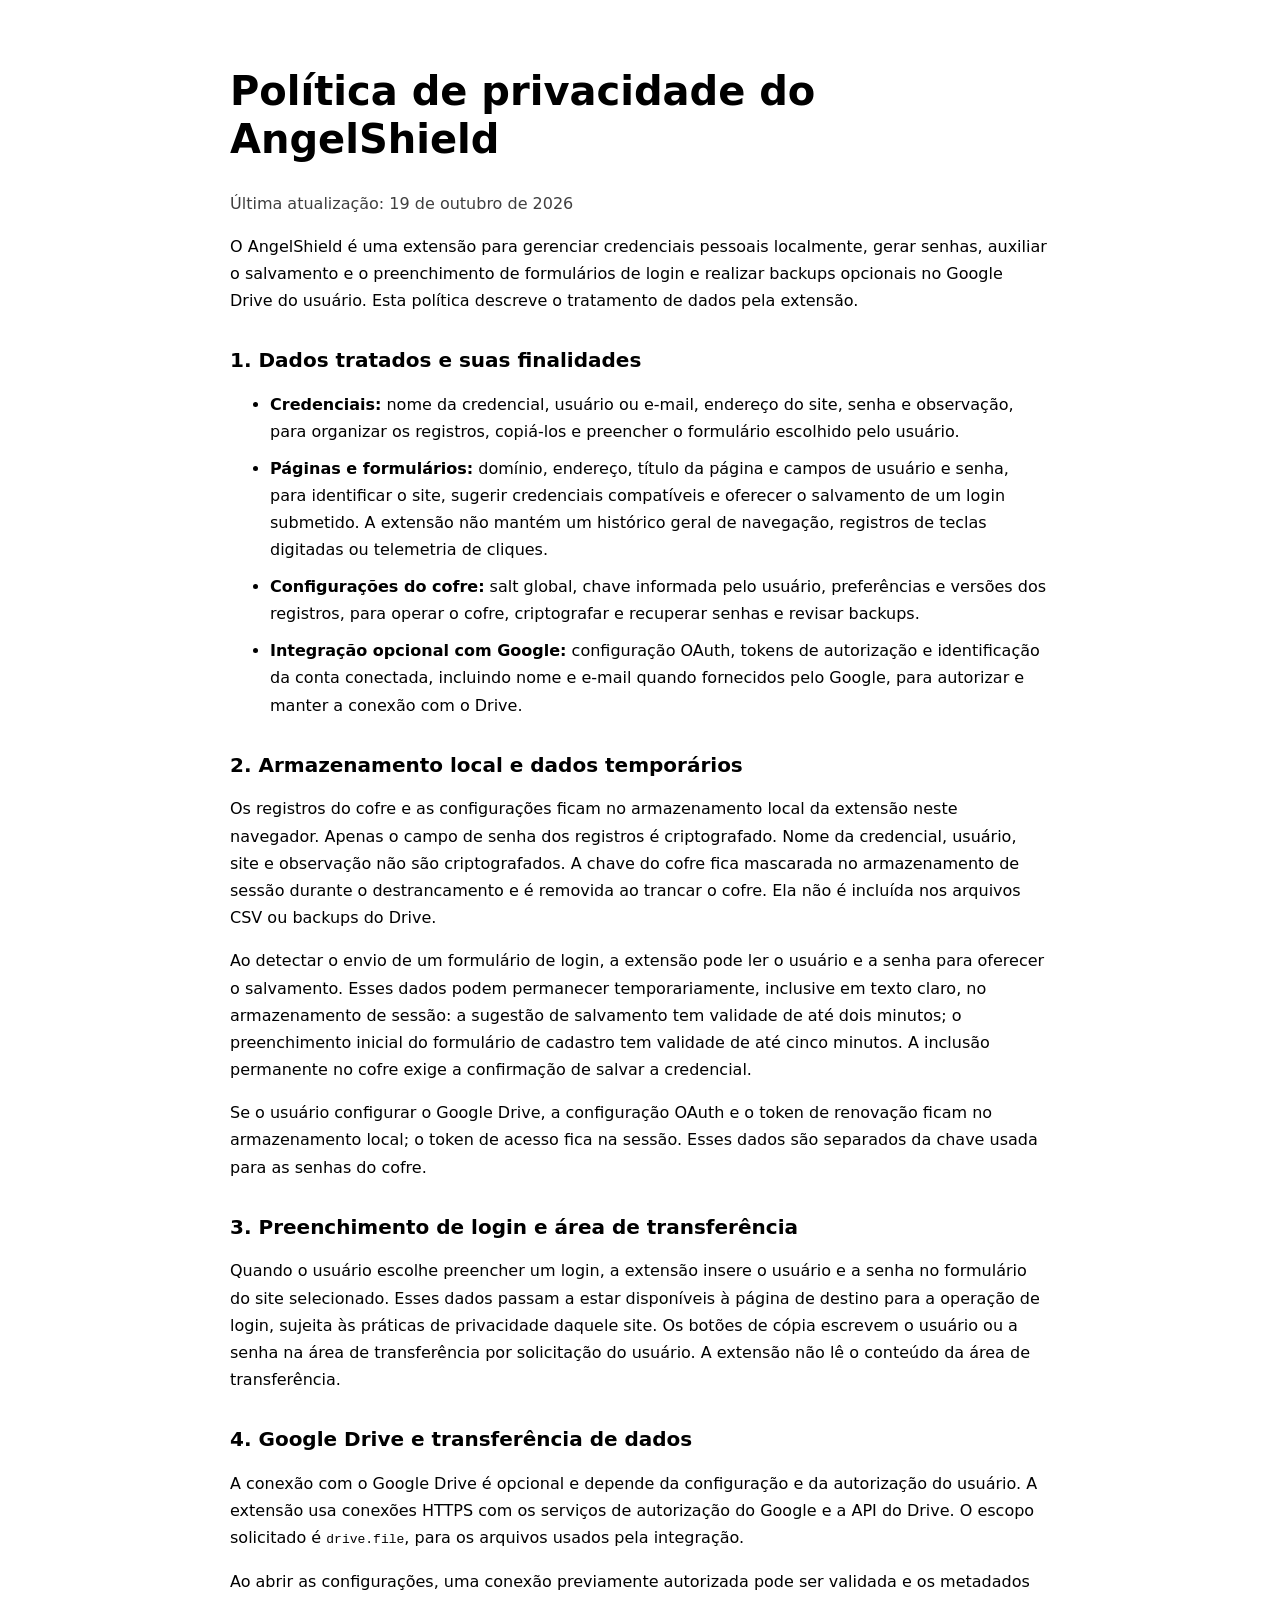
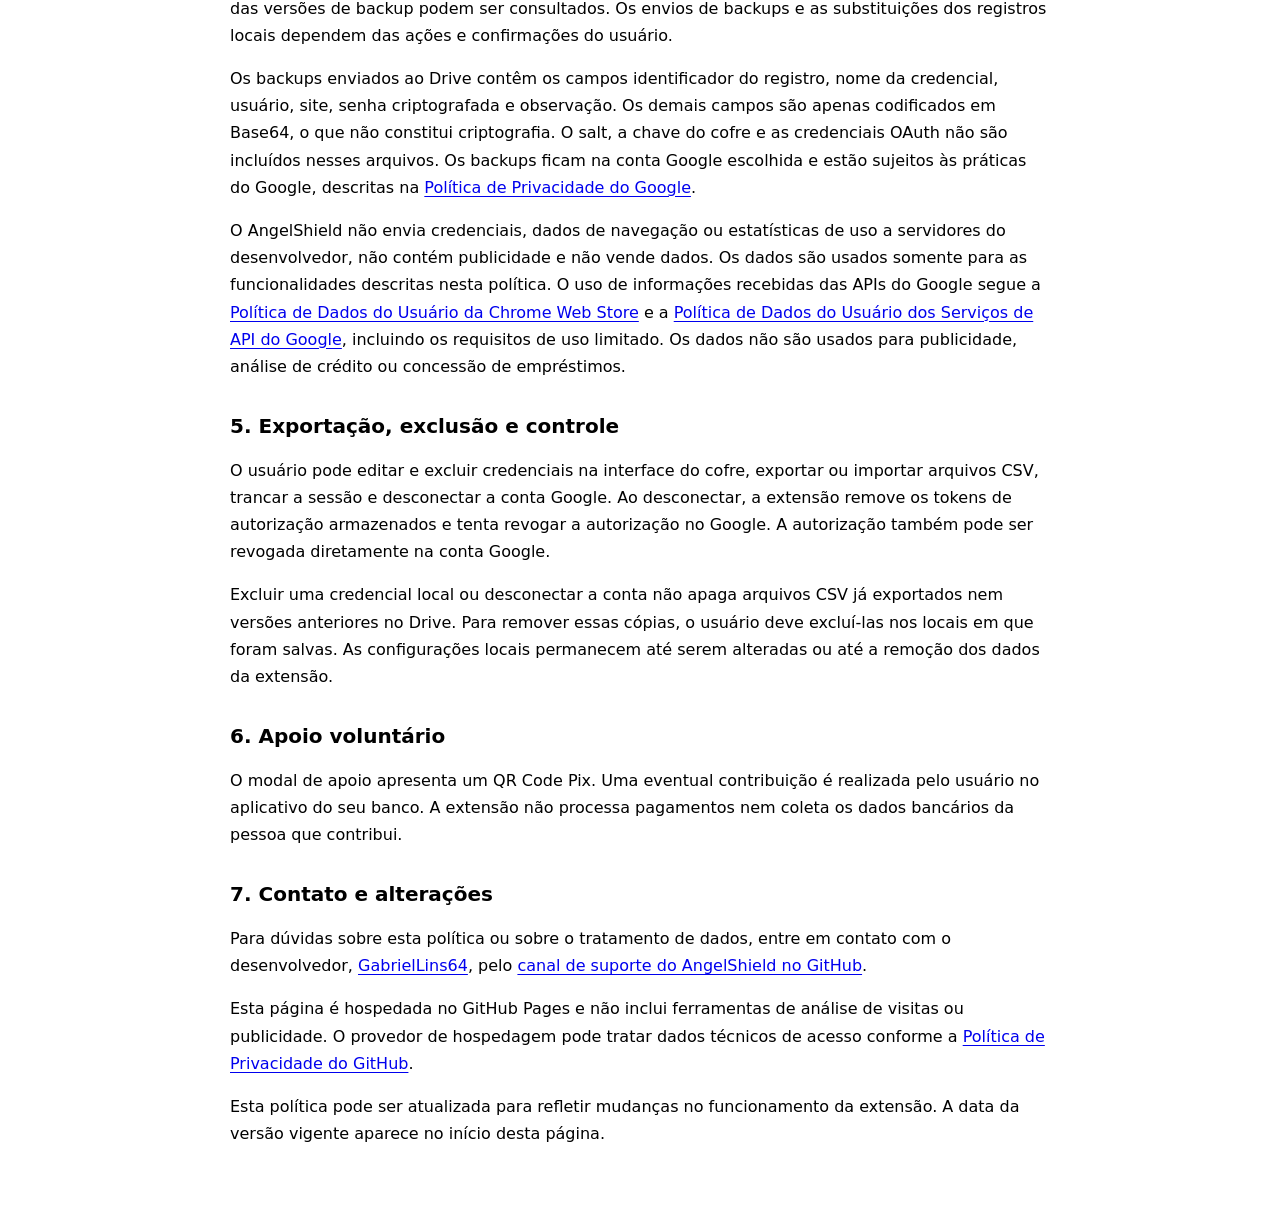
==== index.html @ 8c86be6f "Publish AngelShield privacy policy" ====
<!doctype html>
<html lang="pt-BR">
  <head>
    <meta charset="utf-8">
    <meta name="viewport" content="width=device-width,initial-scale=1">
    <meta name="color-scheme" content="light dark">
    <title>Política de privacidade · AngelShield</title>
    <style>
      :root { font-family: system-ui, sans-serif; line-height: 1.7; color-scheme: light dark; }
      body { max-width: 820px; margin: 0 auto; padding: 40px 24px 64px; }
      h1 { font-size: clamp(1.8rem, 5vw, 2.5rem); line-height: 1.2; }
      h2 { margin-top: 2rem; font-size: 1.25rem; line-height: 1.4; }
      .updated { opacity: .75; }
      a { text-underline-offset: .2em; }
      li { margin-bottom: .6rem; }
    </style>
  </head>
  <body>
    <main>
      <h1>Política de privacidade do AngelShield</h1>
      <p class="updated">Última atualização: <time datetime="2026-10-19">19 de outubro de 2026</time></p>
      <p>O AngelShield é uma extensão para gerenciar credenciais pessoais localmente, gerar senhas, auxiliar o salvamento e o preenchimento de formulários de login e realizar backups opcionais no Google Drive do usuário. Esta política descreve o tratamento de dados pela extensão.</p>

      <h2>1. Dados tratados e suas finalidades</h2>
      <ul>
        <li><strong>Credenciais:</strong> nome da credencial, usuário ou e-mail, endereço do site, senha e observação, para organizar os registros, copiá-los e preencher o formulário escolhido pelo usuário.</li>
        <li><strong>Páginas e formulários:</strong> domínio, endereço, título da página e campos de usuário e senha, para identificar o site, sugerir credenciais compatíveis e oferecer o salvamento de um login submetido. A extensão não mantém um histórico geral de navegação, registros de teclas digitadas ou telemetria de cliques.</li>
        <li><strong>Configurações do cofre:</strong> salt global, chave informada pelo usuário, preferências e versões dos registros, para operar o cofre, criptografar e recuperar senhas e revisar backups.</li>
        <li><strong>Integração opcional com Google:</strong> configuração OAuth, tokens de autorização e identificação da conta conectada, incluindo nome e e-mail quando fornecidos pelo Google, para autorizar e manter a conexão com o Drive.</li>
      </ul>

      <h2>2. Armazenamento local e dados temporários</h2>
      <p>Os registros do cofre e as configurações ficam no armazenamento local da extensão neste navegador. Apenas o campo de senha dos registros é criptografado. Nome da credencial, usuário, site e observação não são criptografados. A chave do cofre fica mascarada no armazenamento de sessão durante o destrancamento e é removida ao trancar o cofre. Ela não é incluída nos arquivos CSV ou backups do Drive.</p>
      <p>Ao detectar o envio de um formulário de login, a extensão pode ler o usuário e a senha para oferecer o salvamento. Esses dados podem permanecer temporariamente, inclusive em texto claro, no armazenamento de sessão: a sugestão de salvamento tem validade de até dois minutos; o preenchimento inicial do formulário de cadastro tem validade de até cinco minutos. A inclusão permanente no cofre exige a confirmação de salvar a credencial.</p>
      <p>Se o usuário configurar o Google Drive, a configuração OAuth e o token de renovação ficam no armazenamento local; o token de acesso fica na sessão. Esses dados são separados da chave usada para as senhas do cofre.</p>

      <h2>3. Preenchimento de login e área de transferência</h2>
      <p>Quando o usuário escolhe preencher um login, a extensão insere o usuário e a senha no formulário do site selecionado. Esses dados passam a estar disponíveis à página de destino para a operação de login, sujeita às práticas de privacidade daquele site. Os botões de cópia escrevem o usuário ou a senha na área de transferência por solicitação do usuário. A extensão não lê o conteúdo da área de transferência.</p>

      <h2>4. Google Drive e transferência de dados</h2>
      <p>A conexão com o Google Drive é opcional e depende da configuração e da autorização do usuário. A extensão usa conexões HTTPS com os serviços de autorização do Google e a API do Drive. O escopo solicitado é <code>drive.file</code>, para os arquivos usados pela integração.</p>
      <p>Ao abrir as configurações, uma conexão previamente autorizada pode ser validada e os metadados das versões de backup podem ser consultados. Os envios de backups e as substituições dos registros locais dependem das ações e confirmações do usuário.</p>
      <p>Os backups enviados ao Drive contêm os campos identificador do registro, nome da credencial, usuário, site, senha criptografada e observação. Os demais campos são apenas codificados em Base64, o que não constitui criptografia. O salt, a chave do cofre e as credenciais OAuth não são incluídos nesses arquivos. Os backups ficam na conta Google escolhida e estão sujeitos às práticas do Google, descritas na <a href="https://policies.google.com/privacy">Política de Privacidade do Google</a>.</p>
      <p>O AngelShield não envia credenciais, dados de navegação ou estatísticas de uso a servidores do desenvolvedor, não contém publicidade e não vende dados. Os dados são usados somente para as funcionalidades descritas nesta política. O uso de informações recebidas das APIs do Google segue a <a href="https://developer.chrome.com/docs/webstore/program-policies/user-data-faq">Política de Dados do Usuário da Chrome Web Store</a> e a <a href="https://developers.google.com/terms/api-services-user-data-policy">Política de Dados do Usuário dos Serviços de API do Google</a>, incluindo os requisitos de uso limitado. Os dados não são usados para publicidade, análise de crédito ou concessão de empréstimos.</p>

      <h2>5. Exportação, exclusão e controle</h2>
      <p>O usuário pode editar e excluir credenciais na interface do cofre, exportar ou importar arquivos CSV, trancar a sessão e desconectar a conta Google. Ao desconectar, a extensão remove os tokens de autorização armazenados e tenta revogar a autorização no Google. A autorização também pode ser revogada diretamente na conta Google.</p>
      <p>Excluir uma credencial local ou desconectar a conta não apaga arquivos CSV já exportados nem versões anteriores no Drive. Para remover essas cópias, o usuário deve excluí-las nos locais em que foram salvas. As configurações locais permanecem até serem alteradas ou até a remoção dos dados da extensão.</p>

      <h2>6. Apoio voluntário</h2>
      <p>O modal de apoio apresenta um QR Code Pix. Uma eventual contribuição é realizada pelo usuário no aplicativo do seu banco. A extensão não processa pagamentos nem coleta os dados bancários da pessoa que contribui.</p>

      <h2>7. Contato e alterações</h2>
      <p>Para dúvidas sobre esta política ou sobre o tratamento de dados, entre em contato com o desenvolvedor, <a href="https://github.com/GabrielLins64">GabrielLins64</a>, pelo <a href="https://github.com/GabrielLins64/angelshield-privacy/issues">canal de suporte do AngelShield no GitHub</a>.</p>
      <p>Esta página é hospedada no GitHub Pages e não inclui ferramentas de análise de visitas ou publicidade. O provedor de hospedagem pode tratar dados técnicos de acesso conforme a <a href="https://docs.github.com/en/site-policy/privacy-policies/github-general-privacy-statement">Política de Privacidade do GitHub</a>.</p>
      <p>Esta política pode ser atualizada para refletir mudanças no funcionamento da extensão. A data da versão vigente aparece no início desta página.</p>
    </main>
  </body>
</html>
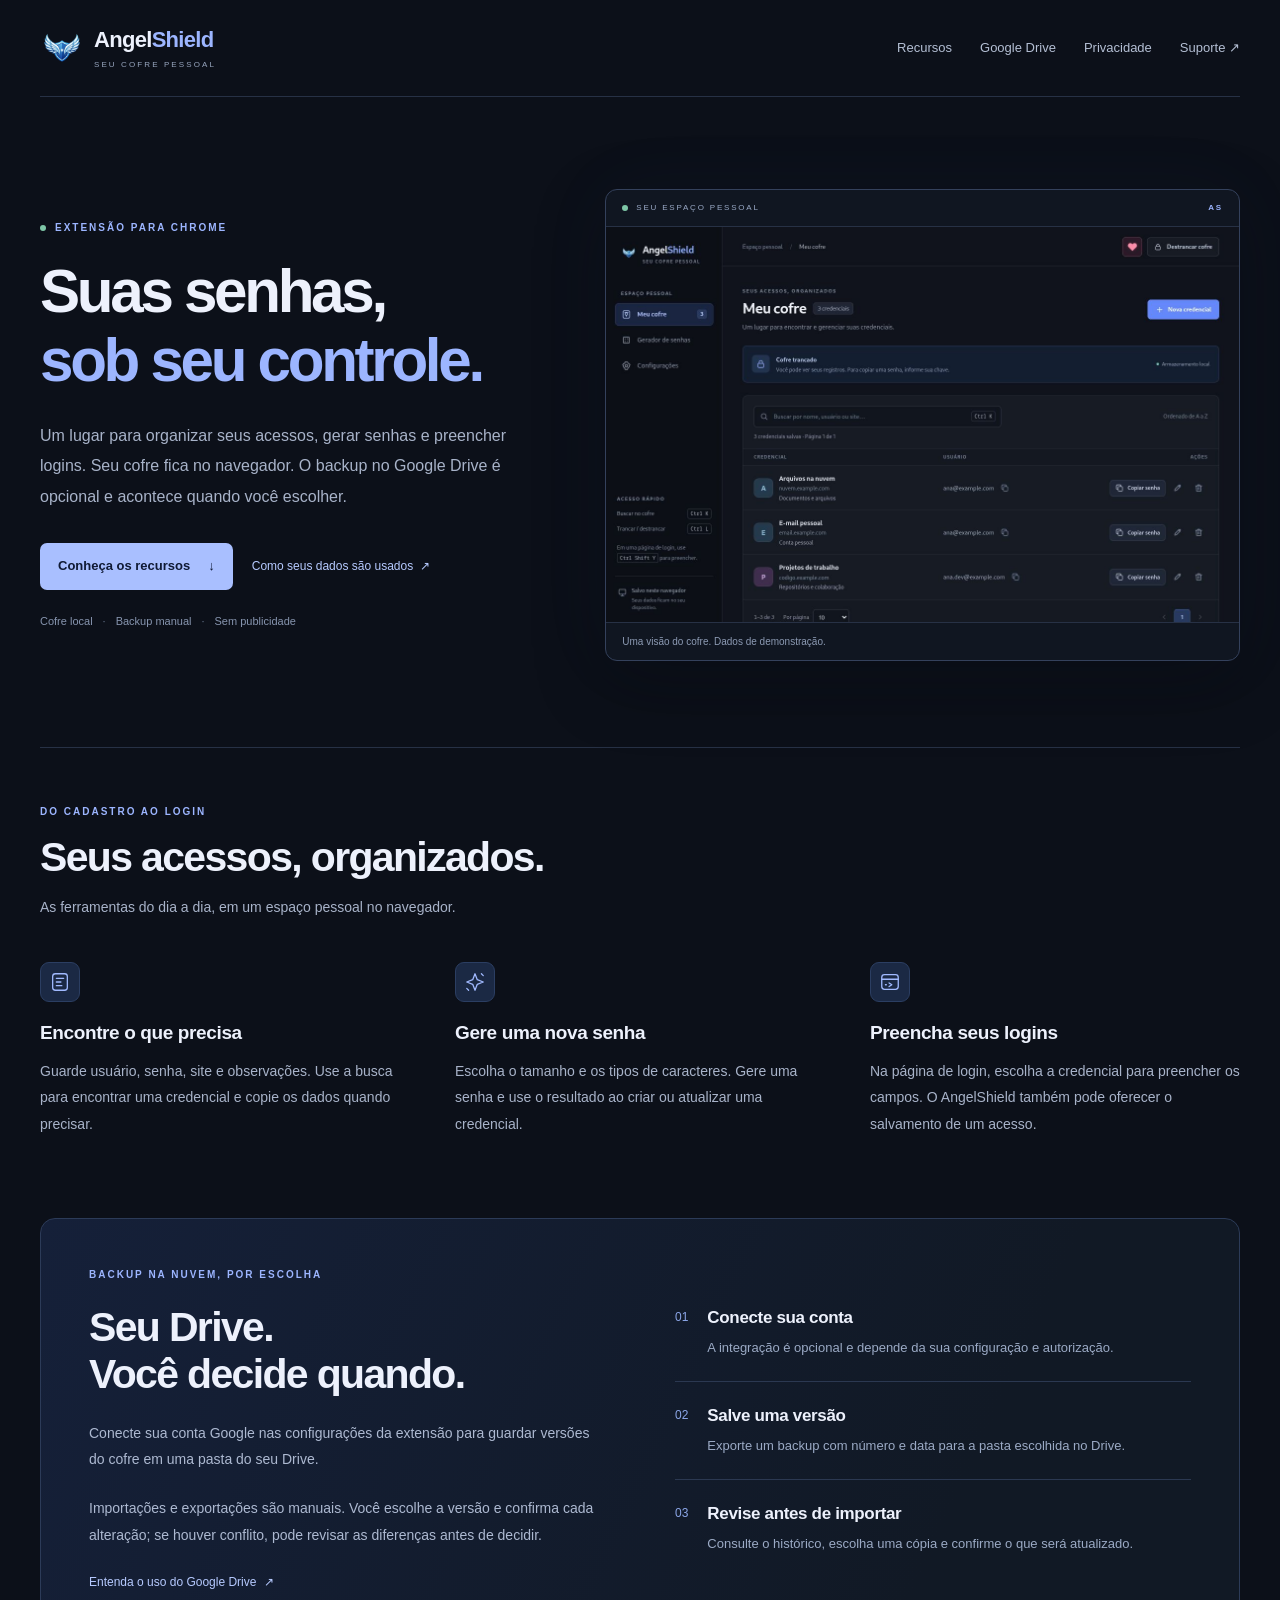
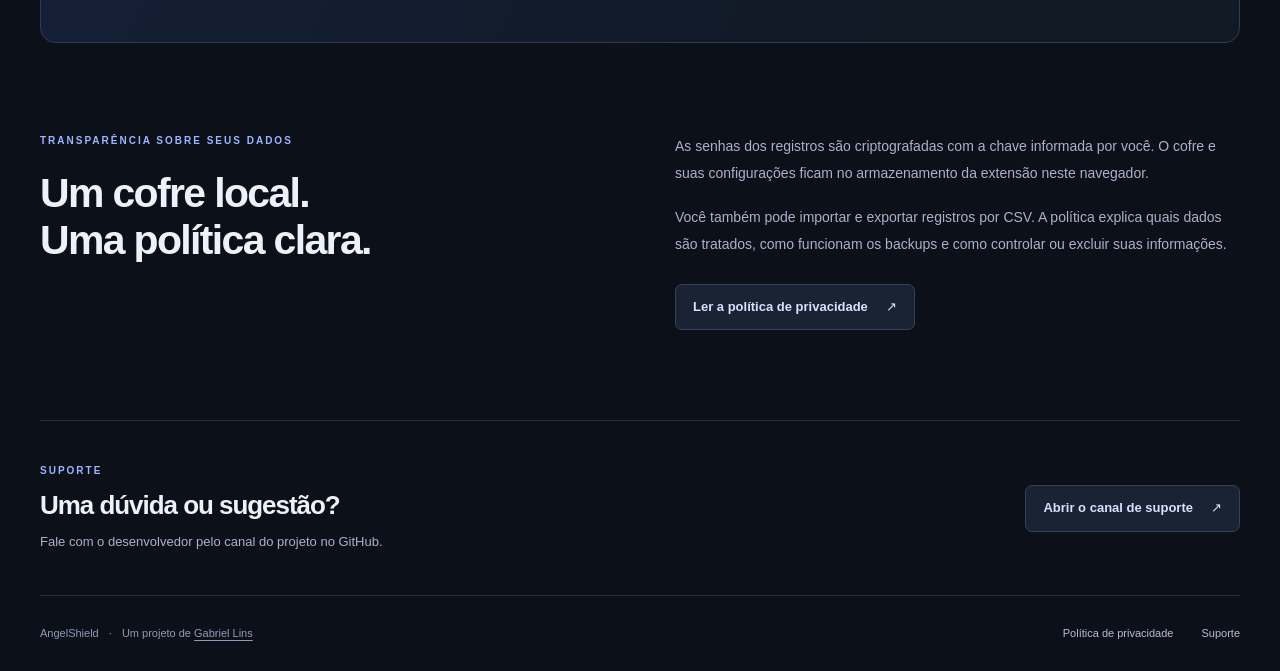
==== commit 633bfe9e: "Publish AngelShield site with a dedicated privacy page" ====
--- a/index.html
+++ b/index.html
@@ -3,57 +3,62 @@
   <head>
     <meta charset="utf-8">
     <meta name="viewport" content="width=device-width,initial-scale=1">
-    <meta name="color-scheme" content="light dark">
-    <title>Política de privacidade · AngelShield</title>
-    <style>
-      :root { font-family: system-ui, sans-serif; line-height: 1.7; color-scheme: light dark; }
-      body { max-width: 820px; margin: 0 auto; padding: 40px 24px 64px; }
-      h1 { font-size: clamp(1.8rem, 5vw, 2.5rem); line-height: 1.2; }
-      h2 { margin-top: 2rem; font-size: 1.25rem; line-height: 1.4; }
-      .updated { opacity: .75; }
-      a { text-underline-offset: .2em; }
-      li { margin-bottom: .6rem; }
-    </style>
+    <meta name="color-scheme" content="dark">
+    <meta name="description" content="AngelShield: seu cofre pessoal no Chrome. Organize credenciais, gere senhas e faça backups manuais no seu Google Drive.">
+    <title>AngelShield · Suas senhas, sob seu controle</title>
+    <link rel="canonical" href="https://gabriellins64.github.io/angelshield-site/">
+    <link rel="icon" type="image/png" href="assets/angelshield.png">
+    <link rel="stylesheet" href="assets/site.css">
   </head>
   <body>
-    <main>
-      <h1>Política de privacidade do AngelShield</h1>
-      <p class="updated">Última atualização: <time datetime="2026-10-19">19 de outubro de 2026</time></p>
-      <p>O AngelShield é uma extensão para gerenciar credenciais pessoais localmente, gerar senhas, auxiliar o salvamento e o preenchimento de formulários de login e realizar backups opcionais no Google Drive do usuário. Esta política descreve o tratamento de dados pela extensão.</p>
+    <a class="skip-link" href="#conteudo">Pular para o conteúdo</a>
+    <header class="site-header">
+      <a class="brand" href="./" aria-label="AngelShield, início"><img src="assets/angelshield.png" width="44" height="44" alt=""><span>Angel<span class="brand-accent">Shield</span><small>SEU COFRE PESSOAL</small></span></a>
+      <nav class="site-nav" aria-label="Navegação principal">
+        <a href="#recursos">Recursos</a><a href="#drive">Google Drive</a><a href="privacidade/">Privacidade</a><a href="https://github.com/GabrielLins64/angelshield-site/issues">Suporte <span aria-hidden="true">↗</span></a>
+      </nav>
+    </header>
+    <main id="conteudo">
+      <section class="hero section-shell" aria-labelledby="hero-title">
+        <div class="hero-copy">
+          <p class="eyebrow"><span class="status-dot" aria-hidden="true"></span>EXTENSÃO PARA CHROME</p>
+          <h1 id="hero-title">Suas senhas,<br><span>sob seu controle.</span></h1>
+          <p class="hero-description">Um lugar para organizar seus acessos, gerar senhas e preencher logins. Seu cofre fica no navegador. O backup no Google Drive é opcional e acontece quando você escolher.</p>
+          <div class="hero-actions"><a class="button button-primary" href="#recursos">Conheça os recursos <span aria-hidden="true">↓</span></a><a class="text-link" href="privacidade/">Como seus dados são usados <span aria-hidden="true">↗</span></a></div>
+          <p class="hero-note">Cofre local <span aria-hidden="true">·</span> Backup manual <span aria-hidden="true">·</span> Sem publicidade</p>
+        </div>
+        <figure class="product-preview">
+          <div class="preview-topline"><span><span class="status-dot" aria-hidden="true"></span> SEU ESPAÇO PESSOAL</span><span class="preview-mark" aria-hidden="true">AS</span></div>
+          <a href="assets/cofre.png" aria-label="Ampliar a imagem da interface do AngelShield"><img src="assets/cofre.png" alt="Interface do AngelShield com o cofre trancado e três credenciais de demonstração organizadas por nome, usuário e site." width="1280" height="800" fetchpriority="high"></a>
+          <figcaption>Uma visão do cofre. Dados de demonstração.</figcaption>
+        </figure>
+      </section>
 
-      <h2>1. Dados tratados e suas finalidades</h2>
-      <ul>
-        <li><strong>Credenciais:</strong> nome da credencial, usuário ou e-mail, endereço do site, senha e observação, para organizar os registros, copiá-los e preencher o formulário escolhido pelo usuário.</li>
-        <li><strong>Páginas e formulários:</strong> domínio, endereço, título da página e campos de usuário e senha, para identificar o site, sugerir credenciais compatíveis e oferecer o salvamento de um login submetido. A extensão não mantém um histórico geral de navegação, registros de teclas digitadas ou telemetria de cliques.</li>
-        <li><strong>Configurações do cofre:</strong> salt global, chave informada pelo usuário, preferências e versões dos registros, para operar o cofre, criptografar e recuperar senhas e revisar backups.</li>
-        <li><strong>Integração opcional com Google:</strong> configuração OAuth, tokens de autorização e identificação da conta conectada, incluindo nome e e-mail quando fornecidos pelo Google, para autorizar e manter a conexão com o Drive.</li>
-      </ul>
+      <section id="recursos" class="features section-shell" aria-labelledby="features-title">
+        <div class="section-heading"><p class="eyebrow">DO CADASTRO AO LOGIN</p><h2 id="features-title">Seus acessos, organizados.</h2><p>As ferramentas do dia a dia, em um espaço pessoal no navegador.</p></div>
+        <div class="feature-grid">
+          <article class="feature"><span class="feature-icon" aria-hidden="true"><svg viewBox="0 0 24 24"><rect x="4" y="3" width="16" height="18" rx="3"/><path d="M8 8h8M8 12h5M8 16h6"/></svg></span><h3>Encontre o que precisa</h3><p>Guarde usuário, senha, site e observações. Use a busca para encontrar uma credencial e copie os dados quando precisar.</p></article>
+          <article class="feature"><span class="feature-icon" aria-hidden="true"><svg viewBox="0 0 24 24"><path d="m12 3 2.5 6.5L21 12l-6.5 2.5L12 21l-2.5-6.5L3 12l6.5-2.5Z"/><path d="m19 3 2 2M3 19l2 2"/></svg></span><h3>Gere uma nova senha</h3><p>Escolha o tamanho e os tipos de caracteres. Gere uma senha e use o resultado ao criar ou atualizar uma credencial.</p></article>
+          <article class="feature"><span class="feature-icon" aria-hidden="true"><svg viewBox="0 0 24 24"><rect x="3" y="4" width="18" height="16" rx="3"/><path d="M3 9h18m-10 4 3 2-3 2m-4-2h1"/></svg></span><h3>Preencha seus logins</h3><p>Na página de login, escolha a credencial para preencher os campos. O AngelShield também pode oferecer o salvamento de um acesso.</p></article>
+        </div>
+      </section>
 
-      <h2>2. Armazenamento local e dados temporários</h2>
-      <p>Os registros do cofre e as configurações ficam no armazenamento local da extensão neste navegador. Apenas o campo de senha dos registros é criptografado. Nome da credencial, usuário, site e observação não são criptografados. A chave do cofre fica mascarada no armazenamento de sessão durante o destrancamento e é removida ao trancar o cofre. Ela não é incluída nos arquivos CSV ou backups do Drive.</p>
-      <p>Ao detectar o envio de um formulário de login, a extensão pode ler o usuário e a senha para oferecer o salvamento. Esses dados podem permanecer temporariamente, inclusive em texto claro, no armazenamento de sessão: a sugestão de salvamento tem validade de até dois minutos; o preenchimento inicial do formulário de cadastro tem validade de até cinco minutos. A inclusão permanente no cofre exige a confirmação de salvar a credencial.</p>
-      <p>Se o usuário configurar o Google Drive, a configuração OAuth e o token de renovação ficam no armazenamento local; o token de acesso fica na sessão. Esses dados são separados da chave usada para as senhas do cofre.</p>
+      <section id="drive" class="drive-section section-shell" aria-labelledby="drive-title">
+        <div class="drive-copy"><p class="eyebrow">BACKUP NA NUVEM, POR ESCOLHA</p><h2 id="drive-title">Seu Drive.<br>Você decide quando.</h2><p>Conecte sua conta Google nas configurações da extensão para guardar versões do cofre em uma pasta do seu Drive.</p><p>Importações e exportações são manuais. Você escolhe a versão e confirma cada alteração; se houver conflito, pode revisar as diferenças antes de decidir.</p><a class="text-link" href="privacidade/#google-drive">Entenda o uso do Google Drive <span aria-hidden="true">↗</span></a></div>
+        <ol class="backup-steps">
+          <li><span class="step-number" aria-hidden="true">01</span><div><h3>Conecte sua conta</h3><p>A integração é opcional e depende da sua configuração e autorização.</p></div></li>
+          <li><span class="step-number" aria-hidden="true">02</span><div><h3>Salve uma versão</h3><p>Exporte um backup com número e data para a pasta escolhida no Drive.</p></div></li>
+          <li><span class="step-number" aria-hidden="true">03</span><div><h3>Revise antes de importar</h3><p>Consulte o histórico, escolha uma cópia e confirme o que será atualizado.</p></div></li>
+        </ol>
+      </section>
 
-      <h2>3. Preenchimento de login e área de transferência</h2>
-      <p>Quando o usuário escolhe preencher um login, a extensão insere o usuário e a senha no formulário do site selecionado. Esses dados passam a estar disponíveis à página de destino para a operação de login, sujeita às práticas de privacidade daquele site. Os botões de cópia escrevem o usuário ou a senha na área de transferência por solicitação do usuário. A extensão não lê o conteúdo da área de transferência.</p>
+      <section class="privacy-section section-shell" aria-labelledby="privacy-title">
+        <div><p class="eyebrow">TRANSPARÊNCIA SOBRE SEUS DADOS</p><h2 id="privacy-title">Um cofre local.<br>Uma política clara.</h2></div>
+        <div class="privacy-copy"><p>As senhas dos registros são criptografadas com a chave informada por você. O cofre e suas configurações ficam no armazenamento da extensão neste navegador.</p><p>Você também pode importar e exportar registros por CSV. A política explica quais dados são tratados, como funcionam os backups e como controlar ou excluir suas informações.</p><a class="button button-secondary" href="privacidade/">Ler a política de privacidade <span aria-hidden="true">↗</span></a></div>
+      </section>
 
-      <h2>4. Google Drive e transferência de dados</h2>
-      <p>A conexão com o Google Drive é opcional e depende da configuração e da autorização do usuário. A extensão usa conexões HTTPS com os serviços de autorização do Google e a API do Drive. O escopo solicitado é <code>drive.file</code>, para os arquivos usados pela integração.</p>
-      <p>Ao abrir as configurações, uma conexão previamente autorizada pode ser validada e os metadados das versões de backup podem ser consultados. Os envios de backups e as substituições dos registros locais dependem das ações e confirmações do usuário.</p>
-      <p>Os backups enviados ao Drive contêm os campos identificador do registro, nome da credencial, usuário, site, senha criptografada e observação. Os demais campos são apenas codificados em Base64, o que não constitui criptografia. O salt, a chave do cofre e as credenciais OAuth não são incluídos nesses arquivos. Os backups ficam na conta Google escolhida e estão sujeitos às práticas do Google, descritas na <a href="https://policies.google.com/privacy">Política de Privacidade do Google</a>.</p>
-      <p>O AngelShield não envia credenciais, dados de navegação ou estatísticas de uso a servidores do desenvolvedor, não contém publicidade e não vende dados. Os dados são usados somente para as funcionalidades descritas nesta política. O uso de informações recebidas das APIs do Google segue a <a href="https://developer.chrome.com/docs/webstore/program-policies/user-data-faq">Política de Dados do Usuário da Chrome Web Store</a> e a <a href="https://developers.google.com/terms/api-services-user-data-policy">Política de Dados do Usuário dos Serviços de API do Google</a>, incluindo os requisitos de uso limitado. Os dados não são usados para publicidade, análise de crédito ou concessão de empréstimos.</p>
-
-      <h2>5. Exportação, exclusão e controle</h2>
-      <p>O usuário pode editar e excluir credenciais na interface do cofre, exportar ou importar arquivos CSV, trancar a sessão e desconectar a conta Google. Ao desconectar, a extensão remove os tokens de autorização armazenados e tenta revogar a autorização no Google. A autorização também pode ser revogada diretamente na conta Google.</p>
-      <p>Excluir uma credencial local ou desconectar a conta não apaga arquivos CSV já exportados nem versões anteriores no Drive. Para remover essas cópias, o usuário deve excluí-las nos locais em que foram salvas. As configurações locais permanecem até serem alteradas ou até a remoção dos dados da extensão.</p>
-
-      <h2>6. Apoio voluntário</h2>
-      <p>O modal de apoio apresenta um QR Code Pix. Uma eventual contribuição é realizada pelo usuário no aplicativo do seu banco. A extensão não processa pagamentos nem coleta os dados bancários da pessoa que contribui.</p>
-
-      <h2>7. Contato e alterações</h2>
-      <p>Para dúvidas sobre esta política ou sobre o tratamento de dados, entre em contato com o desenvolvedor, <a href="https://github.com/GabrielLins64">GabrielLins64</a>, pelo <a href="https://github.com/GabrielLins64/angelshield-privacy/issues">canal de suporte do AngelShield no GitHub</a>.</p>
-      <p>Esta página é hospedada no GitHub Pages e não inclui ferramentas de análise de visitas ou publicidade. O provedor de hospedagem pode tratar dados técnicos de acesso conforme a <a href="https://docs.github.com/en/site-policy/privacy-policies/github-general-privacy-statement">Política de Privacidade do GitHub</a>.</p>
-      <p>Esta política pode ser atualizada para refletir mudanças no funcionamento da extensão. A data da versão vigente aparece no início desta página.</p>
+      <section class="support-section section-shell" aria-labelledby="support-title"><div><p class="eyebrow">SUPORTE</p><h2 id="support-title">Uma dúvida ou sugestão?</h2><p>Fale com o desenvolvedor pelo canal do projeto no GitHub.</p></div><a class="button button-secondary" href="https://github.com/GabrielLins64/angelshield-site/issues">Abrir o canal de suporte <span aria-hidden="true">↗</span></a></section>
     </main>
+    <footer class="site-footer"><p>AngelShield <span aria-hidden="true">·</span> Um projeto de <a href="https://github.com/GabrielLins64">Gabriel Lins</a></p><nav aria-label="Links do rodapé"><a href="privacidade/">Política de privacidade</a><a href="https://github.com/GabrielLins64/angelshield-site/issues">Suporte</a></nav></footer>
   </body>
 </html>
--- a/assets/site.css
+++ b/assets/site.css
@@ -0,0 +1,120 @@
+:root { color-scheme: dark; font-family: -apple-system, BlinkMacSystemFont, "Segoe UI", sans-serif; font-synthesis: none; color: #edf1fc; background: #0c1019; --muted: #a8b3c9; --accent: #9cb5ff; --border: #273145; }
+* { box-sizing: border-box; }
+html { scroll-behavior: smooth; scroll-padding-top: 30px; }
+body { margin: 0; font-size: 16px; line-height: 1.7; }
+a { color: inherit; text-underline-offset: .25em; }
+a:hover { color: #c5d4ff; }
+a:focus-visible { outline: 2px solid #a9c1ff; outline-offset: 6px; border-radius: 3px; }
+img { display: block; max-width: 100%; height: auto; }
+h1, h2, h3, p, figure { margin: 0; }
+h1, h2, h3 { line-height: 1.15; }
+h1 { font-size: clamp(42px, 4.7vw, 68px); letter-spacing: -.055em; font-weight: 650; }
+h2 { font-size: clamp(30px, 3.2vw, 43px); letter-spacing: -.04em; font-weight: 600; }
+h3 { font-size: 19px; letter-spacing: -.02em; font-weight: 600; }
+.section-shell, .site-header, .site-footer { width: min(1220px, calc(100% - 80px)); margin-inline: auto; }
+.skip-link { position: fixed; top: -100px; left: 20px; z-index: 10; padding: 10px 16px; border-radius: 6px; background: #edf1fc; color: #0c1019; }
+.skip-link:focus { top: 16px; }
+.site-header { display: flex; align-items: center; justify-content: space-between; gap: 30px; padding-block: 26px; border-bottom: 1px solid var(--border); }
+.brand { display: flex; align-items: center; gap: 10px; text-decoration: none; flex-shrink: 0; font-size: 22px; font-weight: 650; letter-spacing: -.7px; line-height: 1.3; }
+.brand img { width: 44px; height: 44px; }
+.brand-accent { color: var(--accent); }
+.brand small { display: block; margin-top: 5px; color: #98a6bf; font-size: 8px; font-weight: 500; letter-spacing: 2.1px; }
+.site-nav, .site-footer nav { display: flex; align-items: center; gap: 28px; }
+.site-nav a, .site-footer nav a { color: #b4bfd4; font-size: 13px; text-decoration: none; }
+.site-nav a:hover, .site-footer nav a:hover { color: #fff; }
+.hero { display: grid; grid-template-columns: .9fr 1.1fr; align-items: center; gap: 46px; padding-block: 92px 86px; }
+.eyebrow { display: flex; align-items: center; gap: 9px; color: var(--accent); font-size: 10px; letter-spacing: 2px; font-weight: 650; line-height: 1.6; margin-bottom: 21px; }
+.status-dot { display: inline-block; flex-shrink: 0; width: 6px; height: 6px; border-radius: 50%; background: #7ec6a7; }
+.hero h1 span { color: var(--accent); }
+.hero-description { max-width: 470px; margin-top: 26px; color: var(--muted); font-size: 16px; line-height: 1.9; }
+.hero-actions { display: flex; flex-wrap: wrap; align-items: center; gap: 19px; margin-top: 31px; }
+.button { display: inline-flex; align-items: center; justify-content: center; gap: 18px; min-height: 46px; padding: 12px 17px; border: 1px solid transparent; border-radius: 7px; font-size: 13px; font-weight: 600; line-height: 1.6; text-decoration: none; transition: background .15s, border-color .15s; }
+.button-primary { color: #101a35; background: #a9bfff; }
+.button-primary:hover { color: #101a35; background: #c0cfff; }
+.button-secondary { color: #d8e2ff; background: #192334; border-color: #35425c; }
+.button-secondary:hover { color: #fff; background: #23304a; border-color: #61759c; }
+.text-link { color: #b6caff; text-decoration: none; font-size: 12px; }
+.text-link:hover { text-decoration: underline; }
+.text-link span { margin-left: 4px; }
+.hero-note { display: flex; flex-wrap: wrap; align-items: center; gap: 10px; margin-top: 22px; color: #8795af; font-size: 11px; }
+.hero-note > span { color: #65738b; }
+.product-preview { min-width: 0; border: 1px solid #34415c; border-radius: 12px; overflow: hidden; background: #101621; box-shadow: 0 22px 70px #0004, 0 0 80px #5475db0c; }
+.preview-topline { display: flex; align-items: center; justify-content: space-between; gap: 14px; padding: 11px 16px; color: #9aaac7; border-bottom: 1px solid var(--border); font-size: 8px; letter-spacing: 1.8px; }
+.preview-topline > span { display: flex; align-items: center; gap: 8px; }
+.preview-mark { color: var(--accent); font-weight: 700; }
+.product-preview > a { display: block; }
+.product-preview figcaption { border-top: 1px solid var(--border); padding: 10px 16px; color: #8c9ab3; font-size: 10px; }
+.features { padding-block: 56px 80px; border-top: 1px solid var(--border); }
+.section-heading .eyebrow { margin-bottom: 14px; }
+.section-heading > p:last-child { margin-top: 15px; color: var(--muted); font-size: 14px; }
+.feature-grid { display: grid; grid-template-columns: repeat(3, minmax(0, 1fr)); gap: 45px; margin-top: 42px; }
+.feature-icon { display: grid; place-items: center; width: 40px; height: 40px; margin-bottom: 20px; background: #1b2944; border: 1px solid #2b3e62; border-radius: 9px; color: #a1baff; }
+.feature-icon svg { width: 22px; height: 22px; fill: none; stroke: currentColor; stroke-width: 1.4; stroke-linecap: round; stroke-linejoin: round; }
+.feature p { margin-top: 14px; color: var(--muted); font-size: 14px; line-height: 1.9; }
+.drive-section { display: grid; grid-template-columns: 1fr 1fr; align-items: center; gap: 70px; padding: 48px; border: 1px solid #2c3b58; border-radius: 15px; background: linear-gradient(115deg, #152039, #111925 75%); }
+.drive-copy > p:not(.eyebrow) { margin-top: 22px; color: #adb9d1; font-size: 14px; line-height: 1.9; }
+.drive-copy .text-link { display: inline-block; margin-top: 24px; }
+.backup-steps { list-style: none; padding: 0; margin: 0; }
+.backup-steps li { display: flex; align-items: flex-start; gap: 19px; padding-block: 22px; border-bottom: 1px solid #2b3851; }
+.backup-steps li:first-child { padding-top: 0; }
+.backup-steps li:last-child { padding-bottom: 0; border-bottom: 0; }
+.step-number { color: #8ca7e9; font-size: 12px; font-variant-numeric: tabular-nums; line-height: 22px; }
+.backup-steps h3 { font-size: 17px; line-height: 1.4; }
+.backup-steps p { margin-top: 7px; color: #9baac5; font-size: 13px; }
+.privacy-section { display: grid; grid-template-columns: 1fr 1fr; gap: 70px; padding-block: 90px; }
+.privacy-copy p { color: var(--muted); font-size: 14px; line-height: 1.9; }
+.privacy-copy p + p { margin-top: 18px; }
+.privacy-copy .button { margin-top: 26px; }
+.support-section { display: flex; align-items: center; justify-content: space-between; gap: 28px; padding-block: 42px; border-top: 1px solid var(--border); }
+.support-section .eyebrow { margin-bottom: 12px; }
+.support-section h2 { font-size: 26px; }
+.support-section p:not(.eyebrow) { margin-top: 10px; color: var(--muted); font-size: 13px; }
+.support-section .button { flex-shrink: 0; }
+.site-footer { display: flex; justify-content: space-between; align-items: center; gap: 22px; padding-block: 28px; border-top: 1px solid var(--border); color: #8e9db7; font-size: 11px; }
+.site-footer p > span { margin-inline: 7px; }
+.site-footer nav a { font-size: 11px; }
+.document { max-width: 820px; padding-block: 64px 74px; }
+.document h1 { font-size: clamp(36px, 5vw, 49px); }
+.document h2 { font-size: 22px; line-height: 1.45; letter-spacing: -.025em; margin-top: 40px; margin-bottom: 16px; }
+.document p, .document li { color: #b3bed2; font-size: 15px; line-height: 1.9; }
+.document p + p { margin-top: 16px; }
+.document .updated { margin-top: 18px; margin-bottom: 28px; color: #8799b8; font-size: 12px; }
+.document li { padding-left: 4px; margin-bottom: 12px; }
+.document ul { padding-left: 22px; }
+.document strong { color: #e3eafa; font-weight: 600; }
+.document a { color: #acc3ff; overflow-wrap: anywhere; }
+.document code { color: #c8d8ff; font-size: .95em; }
+@media (max-width: 1050px) {
+  .hero { grid-template-columns: 1fr 1fr; gap: 28px; padding-block: 64px; }
+  h1 { font-size: 45px; }
+  .hero-actions { align-items: flex-start; flex-direction: column; gap: 15px; }
+  .drive-section { gap: 40px; padding: 34px; }
+  .privacy-section { gap: 40px; }
+}
+@media (max-width: 760px) {
+  .section-shell, .site-header, .site-footer { width: min(600px, calc(100% - 40px)); }
+  .site-header { flex-wrap: wrap; gap: 23px; padding-block: 22px; }
+  .site-nav { width: 100%; justify-content: space-between; gap: 12px; }
+  .site-nav a { font-size: 12px; }
+  .hero { grid-template-columns: 1fr; gap: 38px; padding-block: 52px; }
+  h1 { font-size: clamp(40px, 9vw, 56px); }
+  .hero-description { font-size: 15px; margin-top: 22px; }
+  .hero-actions { flex-direction: row; align-items: center; gap: 20px; }
+  .hero-note { font-size: 10px; gap: 8px; }
+  .features { padding-block: 44px 52px; }
+  .feature-grid { grid-template-columns: 1fr; gap: 32px; margin-top: 30px; }
+  .feature-icon { margin-bottom: 14px; }
+  .feature p { margin-top: 10px; }
+  .drive-section, .privacy-section { grid-template-columns: 1fr; gap: 32px; }
+  .drive-section { padding: 28px 24px; }
+  .privacy-section { padding-block: 54px; }
+  .support-section { align-items: flex-start; flex-direction: column; }
+  .site-footer { align-items: flex-start; flex-direction: column; gap: 14px; }
+  .site-footer nav { flex-wrap: wrap; gap: 24px; }
+  .document { padding-block: 42px 54px; }
+  .document h1 { font-size: 36px; }
+  .document p, .document li { font-size: 14px; }
+  .privacy-page .site-header { gap: 18px; }
+  .privacy-page .site-nav { width: auto; }
+}
+@media (prefers-reduced-motion: reduce) { html { scroll-behavior: auto; } .button { transition: none; } }
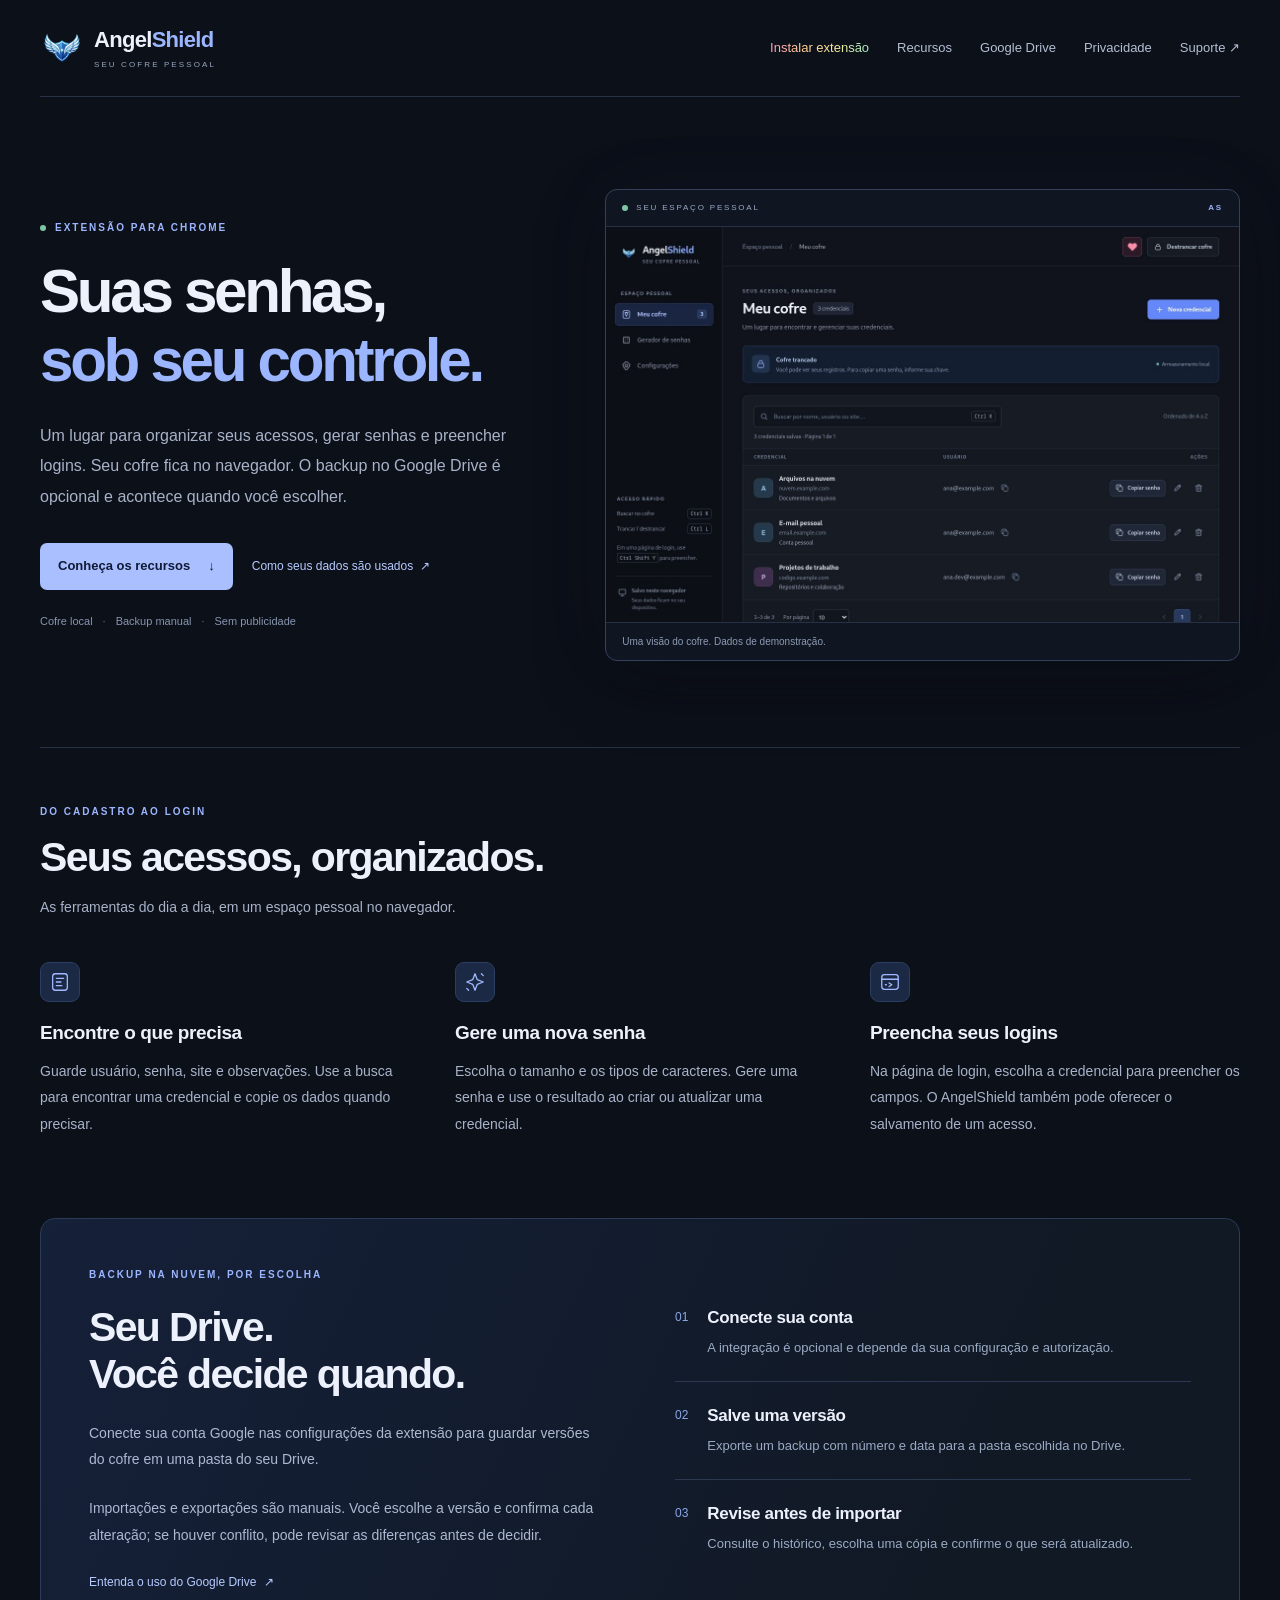
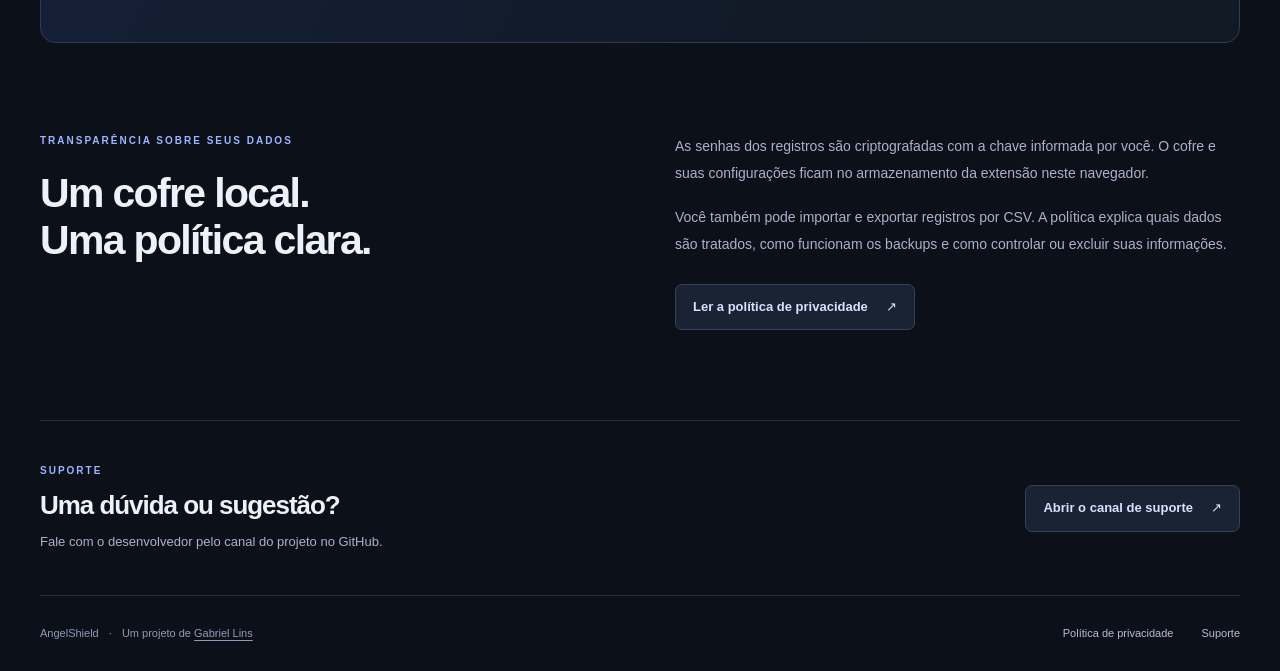
==== commit 254368dd: "feat: add installation link for Chrome extension in navigation" ====
--- a/index.html
+++ b/index.html
@@ -3,6 +3,7 @@
   <head>
     <meta charset="utf-8">
     <meta name="viewport" content="width=device-width,initial-scale=1">
+    <meta name="google-site-verification" content="fticwDt4Q87sCF6z2FTZYtdvAk2NoT71AA-j3d5qRhg">
     <meta name="color-scheme" content="dark">
     <meta name="description" content="AngelShield: seu cofre pessoal no Chrome. Organize credenciais, gere senhas e faça backups manuais no seu Google Drive.">
     <title>AngelShield · Suas senhas, sob seu controle</title>
@@ -15,6 +16,7 @@
     <header class="site-header">
       <a class="brand" href="./" aria-label="AngelShield, início"><img src="assets/angelshield.png" width="44" height="44" alt=""><span>Angel<span class="brand-accent">Shield</span><small>SEU COFRE PESSOAL</small></span></a>
       <nav class="site-nav" aria-label="Navegação principal">
+        <a class="nav-install" href="https://chromewebstore.google.com/detail/angelshield/ppegkiaeakaakopooipcllfjcefnbhff">Instalar extensão</a>
         <a href="#recursos">Recursos</a><a href="#drive">Google Drive</a><a href="privacidade/">Privacidade</a><a href="https://github.com/GabrielLins64/angelshield-site/issues">Suporte <span aria-hidden="true">↗</span></a>
       </nav>
     </header>
--- a/assets/site.css
+++ b/assets/site.css
@@ -20,8 +20,25 @@
 .brand-accent { color: var(--accent); }
 .brand small { display: block; margin-top: 5px; color: #98a6bf; font-size: 8px; font-weight: 500; letter-spacing: 2.1px; }
 .site-nav, .site-footer nav { display: flex; align-items: center; gap: 28px; }
+.site-nav { flex-wrap: wrap; }
 .site-nav a, .site-footer nav a { color: #b4bfd4; font-size: 13px; text-decoration: none; }
 .site-nav a:hover, .site-footer nav a:hover { color: #fff; }
+.site-nav .nav-install { --install-rainbow: linear-gradient(90deg, #ff9dbd, #ffc98f, #f8ed9b, #9debc2, #9edaff, #c4b1ff, #ff9dbd); position: relative; isolation: isolate; display: inline-flex; align-items: center; gap: 5px; color: transparent; white-space: nowrap; background-image: var(--install-rainbow); background-size: 200% 100%; -webkit-background-clip: text; background-clip: text; animation: install-spectrum 6s linear infinite, install-glow 6s linear infinite; transition: color .25s ease; }
+.site-nav .nav-install::after { content: ""; position: absolute; inset: -5px -8px; z-index: -1; border-radius: 50%; pointer-events: none; background-image: var(--install-rainbow); background-size: 200% 100%; filter: blur(10px) saturate(1.8); opacity: 0; transform: scale(.85); animation: install-spectrum 3s linear infinite, install-aura 3s ease-in-out infinite; transition: transform .3s ease, opacity .3s ease; }
+.site-nav .nav-install span { display: inline-block; color: #c5d4ff; transition: color .25s ease, transform .25s ease; }
+.site-nav .nav-install:is(:hover, :focus-visible) { color: #fff; text-shadow: 0 1px 3px #0c1019; }
+.site-nav .nav-install:is(:hover, :focus-visible)::after { opacity: .5; transform: scale(1.08); }
+.site-nav .nav-install:is(:hover, :focus-visible) span { color: inherit; transform: translateX(2px); }
+@keyframes install-spectrum { to { background-position: 200% center; } }
+@keyframes install-aura {
+  0%, 100% { filter: blur(8px) saturate(1.8); }
+  50% { filter: blur(12px) saturate(1.8); }
+}
+@keyframes install-glow {
+  0%, 100% { filter: drop-shadow(0 0 3px #ff82b580); }
+  33% { filter: drop-shadow(0 0 3px #8ff8b980); }
+  66% { filter: drop-shadow(0 0 3px #9faaff80); }
+}
 .hero { display: grid; grid-template-columns: .9fr 1.1fr; align-items: center; gap: 46px; padding-block: 92px 86px; }
 .eyebrow { display: flex; align-items: center; gap: 9px; color: var(--accent); font-size: 10px; letter-spacing: 2px; font-weight: 650; line-height: 1.6; margin-bottom: 21px; }
 .status-dot { display: inline-block; flex-shrink: 0; width: 6px; height: 6px; border-radius: 50%; background: #7ec6a7; }
@@ -115,6 +132,15 @@
   .document h1 { font-size: 36px; }
   .document p, .document li { font-size: 14px; }
   .privacy-page .site-header { gap: 18px; }
-  .privacy-page .site-nav { width: auto; }
+  .privacy-page .site-nav { width: 100%; }
 }
-@media (prefers-reduced-motion: reduce) { html { scroll-behavior: auto; } .button { transition: none; } }
+@media (prefers-reduced-motion: reduce) {
+  html { scroll-behavior: auto; }
+  .button { transition: none; }
+  .site-nav .nav-install, .site-nav .nav-install::after, .site-nav .nav-install span { animation: none; transition: none; }
+  .site-nav .nav-install:is(:hover, :focus-visible) span { transform: none; }
+}
+@media (forced-colors: active) {
+  .site-nav .nav-install, .site-nav .nav-install:is(:hover, :focus-visible), .site-nav .nav-install span { color: LinkText; background: none; filter: none; animation: none; }
+  .site-nav .nav-install::after { display: none; }
+}
